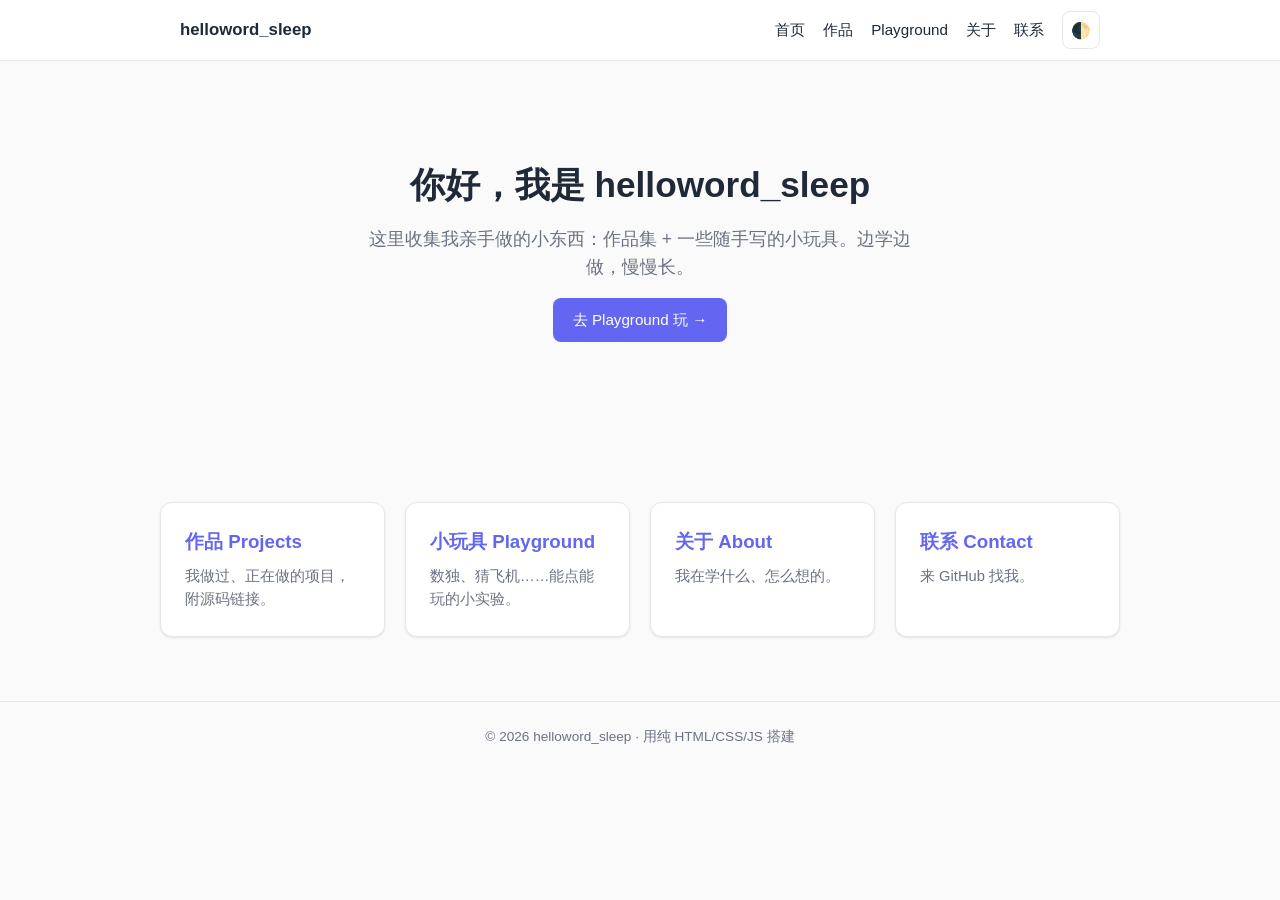
==== index.html @ fda87cd9 "初始化项目骨架：多页结构 + 明暗主题 + 响应式导航" ====
<!DOCTYPE html>
<html lang="zh-CN">
<head>
  <meta charset="UTF-8">
  <meta name="viewport" content="width=device-width, initial-scale=1.0">
  <title>helloword_sleep · 个人站</title>
  <link rel="stylesheet" href="css/base.css">
</head>
<body>
  <header class="site-header">
    <nav class="nav container">
      <a href="index.html" class="brand">helloword_sleep</a>
      <button class="nav-toggle" aria-label="打开菜单">☰</button>
      <ul class="nav-links">
        <li><a href="index.html">首页</a></li>
        <li><a href="projects.html">作品</a></li>
        <li><a href="playground.html">Playground</a></li>
        <li><a href="about.html">关于</a></li>
        <li><a href="contact.html">联系</a></li>
        <li><button class="theme-toggle" aria-label="切换明暗">🌓</button></li>
      </ul>
    </nav>
  </header>

  <main>
    <section class="hero container">
      <h1>你好，我是 helloword_sleep</h1>
      <p>这里收集我亲手做的小东西：作品集 + 一些随手写的小玩具。边学边做，慢慢长。</p>
      <a class="btn" href="playground.html">去 Playground 玩 →</a>
    </section>

    <section class="section container">
      <div class="card-grid">
        <a class="card" href="projects.html">
          <h3>作品 Projects</h3>
          <p>我做过、正在做的项目，附源码链接。</p>
        </a>
        <a class="card" href="playground.html">
          <h3>小玩具 Playground</h3>
          <p>数独、猜飞机……能点能玩的小实验。</p>
        </a>
        <a class="card" href="about.html">
          <h3>关于 About</h3>
          <p>我在学什么、怎么想的。</p>
        </a>
        <a class="card" href="contact.html">
          <h3>联系 Contact</h3>
          <p>来 GitHub 找我。</p>
        </a>
      </div>
    </section>
  </main>

  <footer class="site-footer">
    <div class="container">© <span id="year"></span> helloword_sleep · 用纯 HTML/CSS/JS 搭建</div>
  </footer>

  <script src="js/site.js"></script>
</body>
</html>
---- css/base.css ----
/* ===== 设计令牌：明暗双主题 ===== */
/* 所有颜色都写成变量，明暗切换只是换一组值 */
:root {
  --bg: #fafafa;
  --surface: #ffffff;
  --text: #1f2937;
  --text-muted: #6b7280;
  --border: #e5e7eb;
  --accent: #6366f1;
  --accent-hover: #4f46e5;
  --shadow: 0 1px 3px rgba(0, 0, 0, 0.06), 0 1px 2px rgba(0, 0, 0, 0.04);
  --radius: 12px;
  --maxw: 960px;
}

[data-theme="dark"] {
  --bg: #0f172a;
  --surface: #1e293b;
  --text: #e2e8f0;
  --text-muted: #94a3b8;
  --border: #334155;
  --accent: #818cf8;
  --accent-hover: #a5b4fc;
  --shadow: 0 1px 3px rgba(0, 0, 0, 0.4);
}

/* ===== 基础重置 ===== */
* { box-sizing: border-box; margin: 0; padding: 0; }
html { scroll-behavior: smooth; }
body {
  /* 系统字体栈：零加载、最快、最稳 */
  font-family: -apple-system, BlinkMacSystemFont, "Segoe UI", Roboto, "PingFang SC", "Microsoft YaHei", sans-serif;
  background: var(--bg);
  color: var(--text);
  line-height: 1.6;
  transition: background 0.2s, color 0.2s;
}
a { color: var(--accent); text-decoration: none; }
a:hover { color: var(--accent-hover); }
.container { max-width: var(--maxw); margin: 0 auto; padding: 0 20px; }

/* ===== 顶部导航 ===== */
.site-header {
  position: sticky; top: 0; z-index: 50;
  background: var(--surface);
  border-bottom: 1px solid var(--border);
}
.nav { display: flex; align-items: center; justify-content: space-between; height: 60px; }
.brand { font-weight: 700; color: var(--text); font-size: 1.05rem; }
.nav-links { display: flex; align-items: center; gap: 18px; list-style: none; }
.nav-links a { color: var(--text); font-size: 0.95rem; }
.nav-links a:hover { color: var(--accent); }
.theme-toggle, .nav-toggle {
  background: none; border: 1px solid var(--border);
  color: var(--text); border-radius: 8px;
  width: 38px; height: 38px; cursor: pointer; font-size: 1rem;
}
.nav-toggle { display: none; }

/* ===== 移动端：汉堡菜单（屏幕窄时收起链接） ===== */
@media (max-width: 640px) {
  .nav-toggle { display: block; }
  .nav-links {
    position: absolute; top: 60px; left: 0; right: 0;
    flex-direction: column; align-items: stretch; gap: 0;
    background: var(--surface); border-bottom: 1px solid var(--border);
    display: none;
  }
  .nav-links.open { display: flex; }
  .nav-links li { padding: 12px 20px; border-top: 1px solid var(--border); }
}

/* ===== 通用区块 ===== */
.section { padding: 64px 0; }
.hero { padding: 96px 0 64px; text-align: center; }
.hero h1 { font-size: 2.2rem; margin-bottom: 12px; }
.hero p { color: var(--text-muted); font-size: 1.1rem; max-width: 560px; margin: 0 auto; }
.muted { color: var(--text-muted); }

/* ===== 卡片 ===== */
.card-grid {
  display: grid; grid-template-columns: repeat(auto-fit, minmax(220px, 1fr));
  gap: 20px; margin-top: 32px;
}
.card {
  background: var(--surface); border: 1px solid var(--border);
  border-radius: var(--radius); padding: 24px; box-shadow: var(--shadow);
  transition: transform 0.15s, box-shadow 0.15s, border-color 0.15s;
}
.card:hover { transform: translateY(-4px); border-color: var(--accent); }
.card h3 { margin-bottom: 8px; }
.card p { color: var(--text-muted); font-size: 0.92rem; }

/* ===== 按钮 ===== */
.btn {
  display: inline-block; margin-top: 16px;
  background: var(--accent); color: #fff; padding: 10px 20px;
  border-radius: 8px; font-size: 0.95rem; transition: background 0.15s;
}
.btn:hover { background: var(--accent-hover); color: #fff; }

/* ===== 页脚 ===== */
.site-footer {
  border-top: 1px solid var(--border); padding: 24px 0;
  text-align: center; color: var(--text-muted); font-size: 0.85rem;
}
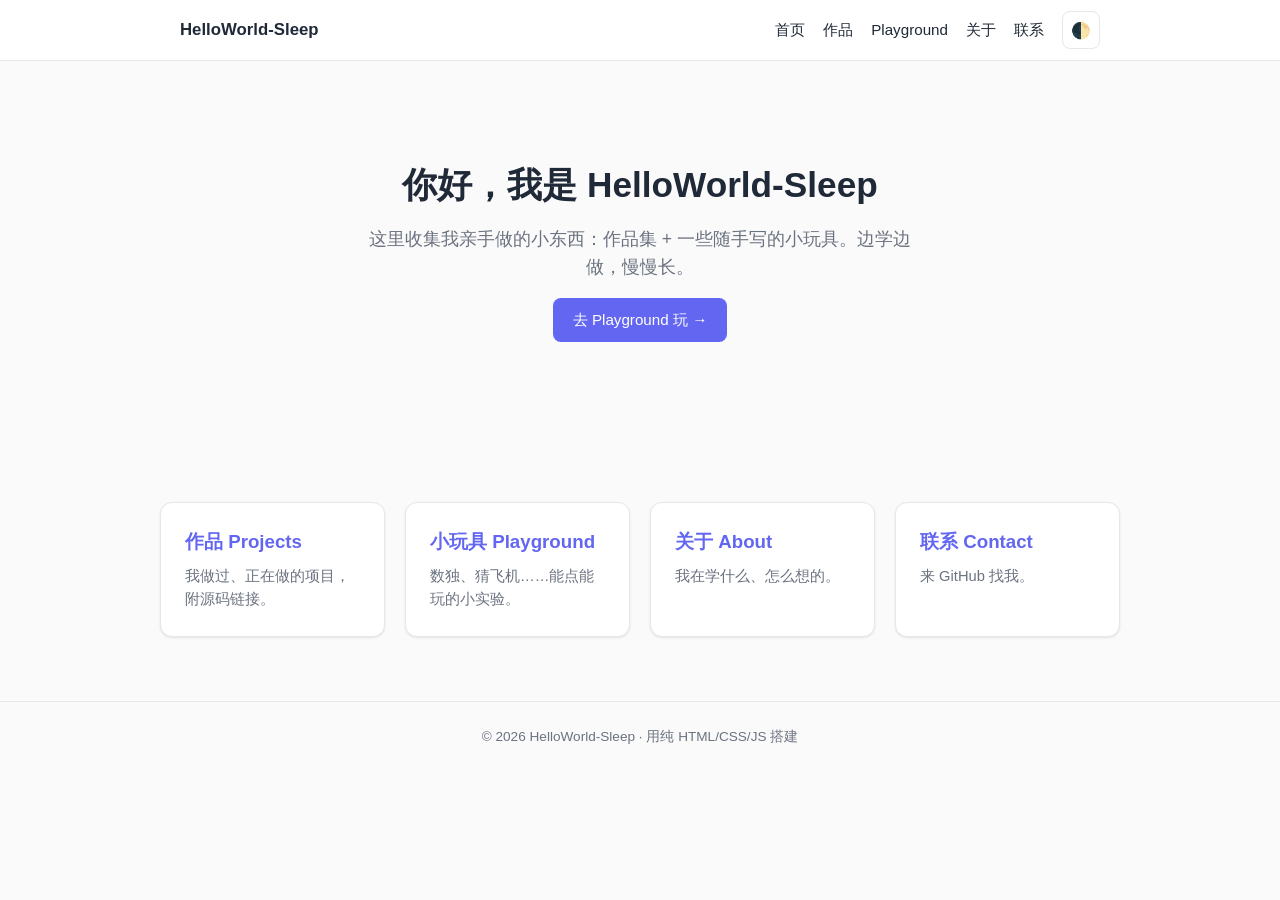
==== commit de87a644: "全站品牌名统一为 HelloWorld-Sleep：修正拼写并修复 GitHub 链接" ====
--- a/index.html
+++ b/index.html
@@ -3,13 +3,13 @@
 <head>
   <meta charset="UTF-8">
   <meta name="viewport" content="width=device-width, initial-scale=1.0">
-  <title>helloword_sleep · 个人站</title>
+  <title>HelloWorld-Sleep · 个人站</title>
   <link rel="stylesheet" href="css/base.css">
 </head>
 <body>
   <header class="site-header">
     <nav class="nav container">
-      <a href="index.html" class="brand">helloword_sleep</a>
+      <a href="index.html" class="brand">HelloWorld-Sleep</a>
       <button class="nav-toggle" aria-label="打开菜单">☰</button>
       <ul class="nav-links">
         <li><a href="index.html">首页</a></li>
@@ -24,7 +24,7 @@
 
   <main>
     <section class="hero container">
-      <h1>你好，我是 helloword_sleep</h1>
+      <h1>你好，我是 HelloWorld-Sleep</h1>
       <p>这里收集我亲手做的小东西：作品集 + 一些随手写的小玩具。边学边做，慢慢长。</p>
       <a class="btn" href="playground.html">去 Playground 玩 →</a>
     </section>
@@ -52,7 +52,7 @@
   </main>
 
   <footer class="site-footer">
-    <div class="container">© <span id="year"></span> helloword_sleep · 用纯 HTML/CSS/JS 搭建</div>
+    <div class="container">© <span id="year"></span> HelloWorld-Sleep · 用纯 HTML/CSS/JS 搭建</div>
   </footer>
 
   <script src="js/site.js"></script>
--- a/css/base.css
+++ b/css/base.css
@@ -11,6 +11,8 @@
   --shadow: 0 1px 3px rgba(0, 0, 0, 0.06), 0 1px 2px rgba(0, 0, 0, 0.04);
   --radius: 12px;
   --maxw: 960px;
+  --given-bg: #eef2f7;          /* 题板/给定格底色（浅灰，区别于空白与自填） */
+  --accent-soft: rgba(99,102,241,0.18); /* 选中格的浅色底 */
 }
 
 [data-theme="dark"] {
@@ -22,6 +24,8 @@
   --accent: #818cf8;
   --accent-hover: #a5b4fc;
   --shadow: 0 1px 3px rgba(0, 0, 0, 0.4);
+  --given-bg: #16213a;          /* 暗色下题板底色（深蓝灰） */
+  --accent-soft: rgba(129,140,248,0.22);
 }
 
 /* ===== 基础重置 ===== */
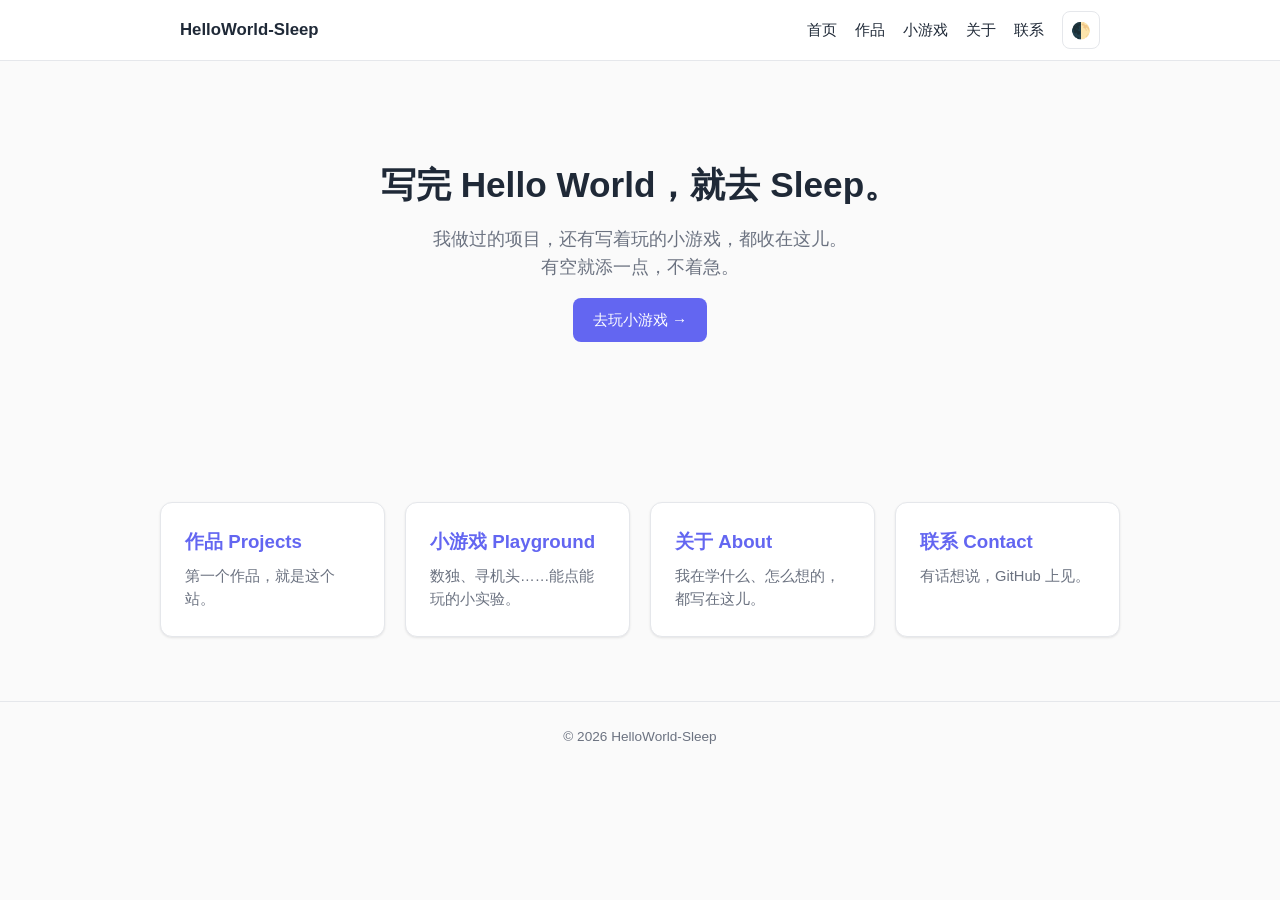
==== commit 8b273549: "充实各页实质内容：首页四卡片与关于页文案定稿，Playground 更名「小游戏」 - 首页：重写 hero 大标题/副文案/按钮，重做四张卡片介绍 - 关于：补三段正文 - 联系：去掉邮箱占位，只留" ====
--- a/index.html
+++ b/index.html
@@ -14,7 +14,7 @@
       <ul class="nav-links">
         <li><a href="index.html">首页</a></li>
         <li><a href="projects.html">作品</a></li>
-        <li><a href="playground.html">Playground</a></li>
+        <li><a href="playground.html">小游戏</a></li>
         <li><a href="about.html">关于</a></li>
         <li><a href="contact.html">联系</a></li>
         <li><button class="theme-toggle" aria-label="切换明暗">🌓</button></li>
@@ -24,35 +24,35 @@
 
   <main>
     <section class="hero container">
-      <h1>你好，我是 HelloWorld-Sleep</h1>
-      <p>这里收集我亲手做的小东西：作品集 + 一些随手写的小玩具。边学边做，慢慢长。</p>
-      <a class="btn" href="playground.html">去 Playground 玩 →</a>
+      <h1>写完 Hello World，就去 Sleep。</h1>
+      <p>我做过的项目，还有写着玩的小游戏，都收在这儿。<br>有空就添一点，不着急。</p>
+      <a class="btn" href="playground.html">去玩小游戏 →</a>
     </section>
 
     <section class="section container">
       <div class="card-grid">
         <a class="card" href="projects.html">
           <h3>作品 Projects</h3>
-          <p>我做过、正在做的项目，附源码链接。</p>
+          <p>第一个作品，就是这个站。</p>
         </a>
         <a class="card" href="playground.html">
-          <h3>小玩具 Playground</h3>
-          <p>数独、猜飞机……能点能玩的小实验。</p>
+          <h3>小游戏 Playground</h3>
+          <p>数独、寻机头……能点能玩的小实验。</p>
         </a>
         <a class="card" href="about.html">
           <h3>关于 About</h3>
-          <p>我在学什么、怎么想的。</p>
+          <p>我在学什么、怎么想的，都写在这儿。</p>
         </a>
         <a class="card" href="contact.html">
           <h3>联系 Contact</h3>
-          <p>来 GitHub 找我。</p>
+          <p>有话想说，GitHub 上见。</p>
         </a>
       </div>
     </section>
   </main>
 
   <footer class="site-footer">
-    <div class="container">© <span id="year"></span> HelloWorld-Sleep · 用纯 HTML/CSS/JS 搭建</div>
+    <div class="container">© <span id="year"></span> HelloWorld-Sleep</div>
   </footer>
 
   <script src="js/site.js"></script>
